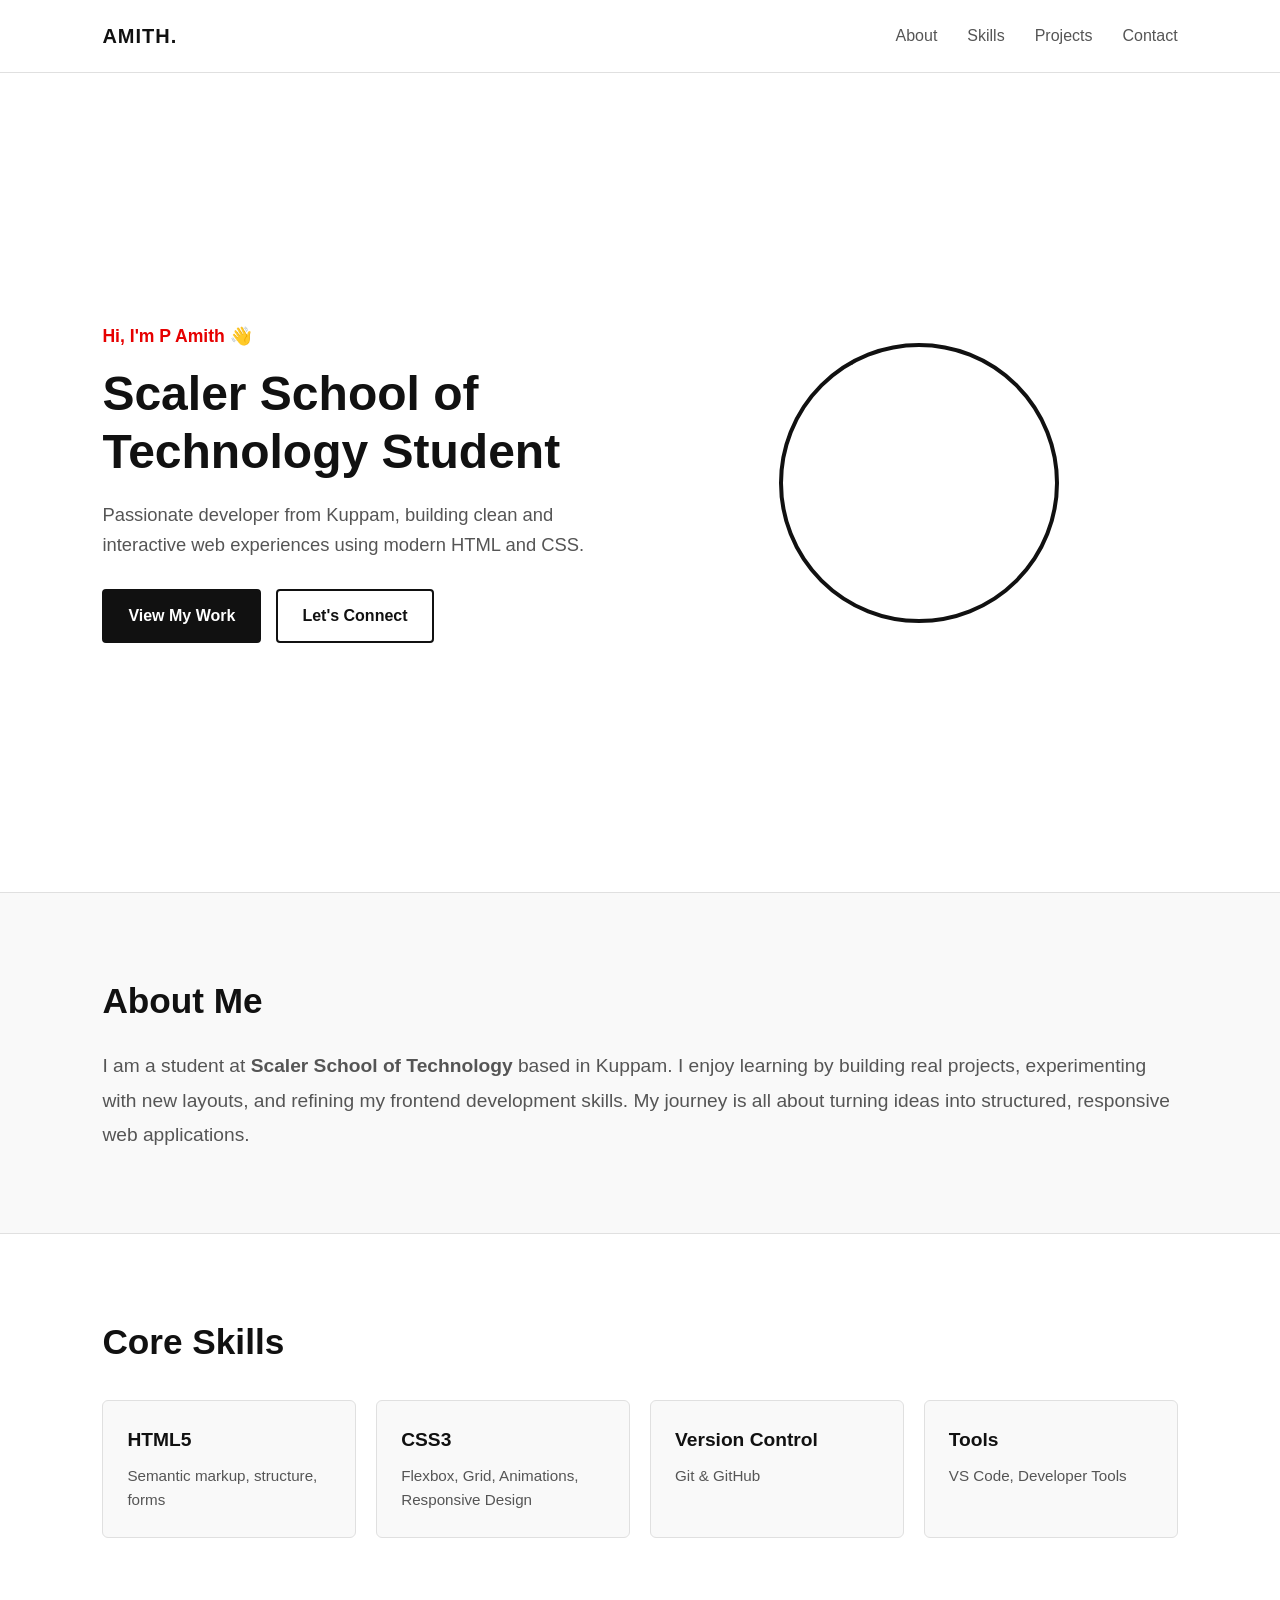
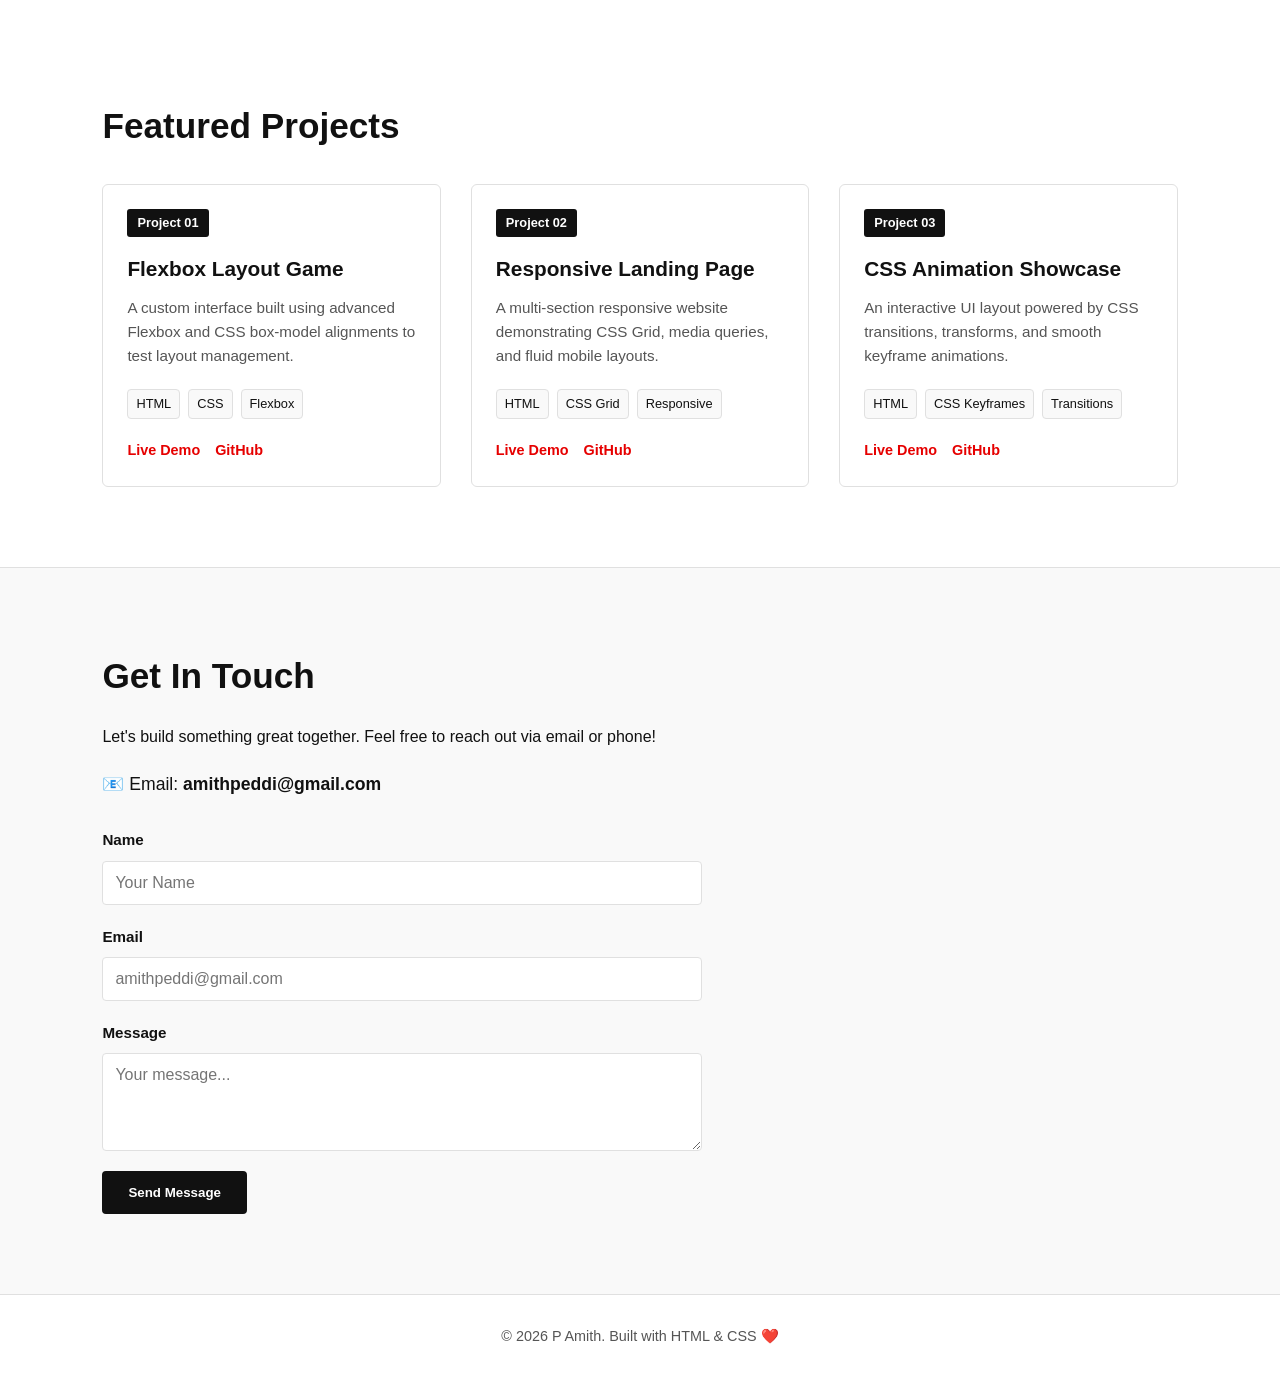
==== index.html @ d027255d "update portfolio styling and layouts" ====
<!DOCTYPE html>
<html lang="en">
<head>
    <meta charset="UTF-8">
    <meta name="viewport" content="width=device-width, initial-scale=1.0">
    <title>P Amith — Portfolio</title>
    <link rel="stylesheet" href="style.css">
    <style>/* Color Palette: White background, Black text, Red accents */
:root {
    --bg-color: #ffffff;
    --surface-color: #f9f9f9;
    --text-primary: #111111;
    --text-secondary: #555555;
    --accent-red: #e60000;
    --accent-hover: #b30000;
    --border-color: #e0e0e0;
}

* {
    margin: 0;
    padding: 0;
    box-sizing: border-box;
}

html {
    scroll-behavior: smooth;
}

body {
    font-family: -apple-system, BlinkMacSystemFont, "Segoe UI", Roboto, Helvetica, Arial, sans-serif;
    background-color: var(--bg-color);
    color: var(--text-primary);
    line-height: 1.6;
}

/* Navbar */
.navbar {
    display: flex;
    justify-content: space-between;
    align-items: center;
    padding: 20px 8%;
    border-bottom: 1px solid var(--border-color);
    position: sticky;
    top: 0;
    background-color: var(--bg-color);
    z-index: 1000;
}

.logo {
    font-weight: 800;
    font-size: 1.25rem;
    letter-spacing: 1px;
    color: var(--text-primary);
}

.nav-links {
    list-style: none;
    display: flex;
    gap: 30px;
}

.nav-links a {
    text-decoration: none;
    color: var(--text-secondary);
    font-weight: 500;
    transition: color 0.2s ease;
}

.nav-links a:hover {
    color: var(--accent-red);
}

/* Sections General */
section {
    padding: 80px 8%;
}

/* Hero Section */
.hero-section {
    display: flex;
    align-items: center;
    justify-content: space-between;
    gap: 40px;
    min-height: calc(100vh - 81px);
}

.hero-content {
    flex: 1;
}

.greeting {
    display: inline-block;
    font-weight: 600;
    color: var(--accent-red);
    margin-bottom: 15px;
    font-size: 1.1rem;
}

.hero-content h1 {
    font-size: 3rem;
    font-weight: 800;
    line-height: 1.2;
    margin-bottom: 20px;
}

.hero-content p {
    font-size: 1.15rem;
    color: var(--text-secondary);
    margin-bottom: 30px;
}

.hero-buttons {
    display: flex;
    gap: 15px;
}

.hero-image-container {
    flex: 1;
    display: flex;
    justify-content: center;
}

.profile-img {
    width: 280px;
    height: 280px;
    object-fit: cover;
    border-radius: 50%;
    border: 4px solid var(--text-primary);
}

/* Buttons */
.btn {
    display: inline-block;
    padding: 12px 24px;
    border-radius: 4px;
    font-weight: 600;
    text-decoration: none;
    transition: all 0.2s ease;
    cursor: pointer;
    border: 2px solid var(--text-primary);
}

.btn-primary {
    background-color: var(--text-primary);
    color: var(--bg-color);
}

.btn-primary:hover {
    background-color: var(--accent-red);
    border-color: var(--accent-red);
}

.btn-outline {
    background-color: transparent;
    color: var(--text-primary);
}

.btn-outline:hover {
    border-color: var(--accent-red);
    color: var(--accent-red);
}

/* About Section */
.about-section {
    background-color: var(--surface-color);
    border-top: 1px solid var(--border-color);
    border-bottom: 1px solid var(--border-color);
}

.about-section h2, .skills-section h2, .projects-section h2, .contact-section h2 {
    font-size: 2.2rem;
    font-weight: 800;
    margin-bottom: 20px;
}

.about-text {
    font-size: 1.2rem;
    color: var(--text-secondary);
    max-br: 800px;
    line-height: 1.8;
}

/* Skills Section */
.skills-grid {
    display: grid;
    grid-template-columns: repeat(auto-fit, minmax(220px, 1fr));
    gap: 20px;
    margin-top: 30px;
}

.skill-card {
    background-color: var(--surface-color);
    border: 1px solid var(--border-color);
    padding: 24px;
    border-radius: 6px;
    transition: transform 0.3s ease, border-color 0.3s ease;
}

.skill-card:hover {
    transform: translateY(-5px);
    border-color: var(--accent-red);
}

.skill-card h3 {
    font-size: 1.2rem;
    margin-bottom: 8px;
}

.skill-card p {
    color: var(--text-secondary);
    font-size: 0.95rem;
}

/* Projects Section */
.projects-grid {
    display: grid;
    grid-template-columns: repeat(auto-fit, minmax(280px, 1fr));
    gap: 30px;
    margin-top: 30px;
}

.project-card {
    border: 1px solid var(--border-color);
    border-radius: 6px;
    padding: 24px;
    background-color: var(--bg-color);
    display: flex;
    flex-direction: column;
    justify-content: space-between;
    transition: transform 0.3s ease, box-shadow 0.3s ease;
}

.project-card:hover {
    transform: translateY(-6px);
    box-shadow: 0 10px 25px rgba(230, 0, 0, 0.1);
}

.project-banner {
    background-color: var(--text-primary);
    color: var(--bg-color);
    display: inline-block;
    padding: 4px 10px;
    font-size: 0.8rem;
    font-weight: 700;
    border-radius: 3px;
    margin-bottom: 15px;
    width: fit-content;
}

.project-card h3 {
    font-size: 1.3rem;
    margin-bottom: 10px;
}

.project-card p {
    color: var(--text-secondary);
    font-size: 0.95rem;
    margin-bottom: 20px;
}

.project-tags {
    display: flex;
    gap: 8px;
    margin-bottom: 20px;
    flex-wrap: wrap;
}

.project-tags span {
    font-size: 0.8rem;
    background-color: var(--surface-color);
    padding: 4px 8px;
    border-radius: 4px;
    border: 1px solid var(--border-color);
    font-weight: 500;
}

.project-links {
    display: flex;
    gap: 15px;
}

.project-links a {
    text-decoration: none;
    font-size: 0.9rem;
    font-weight: 600;
    color: var(--accent-red);
}

.project-links a:hover {
    text-decoration: underline;
}

/* Contact Section */
.contact-section {
    background-color: var(--surface-color);
    border-top: 1px solid var(--border-color);
}

.contact-info {
    margin: 20px 0 30px 0;
    font-size: 1.1rem;
}

.contact-info a {
    color: var(--text-primary);
    text-decoration: none;
    font-weight: 600;
}

.contact-info a:hover {
    color: var(--accent-red);
}

.contact-form {
    max-width: 600px;
}

.form-group {
    margin-bottom: 20px;
    display: flex;
    flex-direction: column;
}

.form-group label {
    font-weight: 600;
    margin-bottom: 8px;
    font-size: 0.95rem;
}

.form-group input, .form-group textarea {
    padding: 12px;
    border: 1px solid var(--border-color);
    border-radius: 4px;
    font-family: inherit;
    font-size: 1rem;
    background-color: var(--bg-color);
}

.form-group input:focus, .form-group textarea:focus {
    outline: none;
    border-color: var(--accent-red);
}

/* Footer */
footer {
    text-align: center;
    padding: 30px 8%;
    border-top: 1px solid var(--border-color);
    font-size: 0.9rem;
    color: var(--text-secondary);
}

/* Responsive Design (Media Query) */
@media (max-width: 768px) {
    .hero-section {
        flex-direction: column-reverse;
        text-align: center;
        padding-top: 40px;
    }

    .hero-buttons {
        justify-content: center;
    }

    .nav-links {
        display: none; /* Can be expanded if hamburger menu is added later */
    }

    .hero-content h1 {
        font-size: 2.2rem;
    }
}</style>
</head>
<body>

    <!-- Navigation Bar -->
    <header>
        <nav class="navbar">
            <div class="logo">AMITH.</div>
            <ul class="nav-links">
                <li><a href="#about">About</a></li>
                <li><a href="#skills">Skills</a></li>
                <li><a href="#projects">Projects</a></li>
                <li><a href="#contact">Contact</a></li>
            </ul>
        </nav>
    </header>

    <main>
        <!-- Hero Section -->
        <section id="hero" class="hero-section">
            <div class="hero-content">
                <span class="greeting">Hi, I'm P Amith 👋</span>
                <h1>Scaler School of Technology Student</h1>
                <p>Passionate developer from Kuppam, building clean and interactive web experiences using modern HTML and CSS.</p>
                <div class="hero-buttons">
                    <a href="#projects" class="btn btn-primary">View My Work</a>
                    <a href="#contact" class="btn btn-outline">Let's Connect</a>
                </div>
            </div>
            <div class="hero-image-container">
                <!-- Replace images/profile.jpg with your photo -->
                <img src="WhatsApp Image 2026-10-12 at 09.48.16.jpeg" alt="P Amith" class="profile-img">
            </div>
        </section>

        <!-- About Section -->
        <section id="about" class="about-section">
            <h2>About Me</h2>
            <p class="about-text">
                I am a student at <strong>Scaler School of Technology</strong> based in Kuppam. I enjoy learning by building real projects, experimenting with new layouts, and refining my frontend development skills. My journey is all about turning ideas into structured, responsive web applications.
            </p>
        </section>

        <!-- Skills Section -->
        <section id="skills" class="skills-section">
            <h2>Core Skills</h2>
            <div class="skills-grid">
                <div class="skill-card">
                    <h3>HTML5</h3>
                    <p>Semantic markup, structure, forms</p>
                </div>
                <div class="skill-card">
                    <h3>CSS3</h3>
                    <p>Flexbox, Grid, Animations, Responsive Design</p>
                </div>
                <div class="skill-card">
                    <h3>Version Control</h3>
                    <p>Git & GitHub</p>
                </div>
                <div class="skill-card">
                    <h3>Tools</h3>
                    <p>VS Code, Developer Tools</p>
                </div>
            </div>
        </section>

        <!-- Projects Section -->
        <section id="projects" class="projects-section">
            <h2>Featured Projects</h2>
            <div class="projects-grid">
                
                <!-- Project 1 -->
                <div class="project-card">
                    <div class="project-banner">Project 01</div>
                    <h3>Flexbox Layout Game</h3>
                    <p>A custom interface built using advanced Flexbox and CSS box-model alignments to test layout management.</p>
                    <div class="project-tags">
                        <span>HTML</span><span>CSS</span><span>Flexbox</span>
                    </div>
                    <div class="project-links">
                        <a href="#" target="_blank">Live Demo</a>
                        <a href="#" target="_blank">GitHub</a>
                    </div>
                </div>

                <!-- Project 2 -->
                <div class="project-card">
                    <div class="project-banner">Project 02</div>
                    <h3>Responsive Landing Page</h3>
                    <p>A multi-section responsive website demonstrating CSS Grid, media queries, and fluid mobile layouts.</p>
                    <div class="project-tags">
                        <span>HTML</span><span>CSS Grid</span><span>Responsive</span>
                    </div>
                    <div class="project-links">
                        <a href="#" target="_blank">Live Demo</a>
                        <a href="#" target="_blank">GitHub</a>
                    </div>
                </div>

                <!-- Project 3 -->
                <div class="project-card">
                    <div class="project-banner">Project 03</div>
                    <h3>CSS Animation Showcase</h3>
                    <p>An interactive UI layout powered by CSS transitions, transforms, and smooth keyframe animations.</p>
                    <div class="project-tags">
                        <span>HTML</span><span>CSS Keyframes</span><span>Transitions</span>
                    </div>
                    <div class="project-links">
                        <a href="#" target="_blank">Live Demo</a>
                        <a href="#" target="_blank">GitHub</a>
                    </div>
                </div>

            </div>
        </section>

        <!-- Contact Section -->
        <section id="contact" class="contact-section">
            <h2>Get In Touch</h2>
            <p>Let's build something great together. Feel free to reach out via email or phone!</p>
            
            <div class="contact-info">
                <p>📧 Email: <a href="mailto:amithpeddi@gmail.com">amithpeddi@gmail.com</a></p>
                
            </div>

            <form class="contact-form">
                <div class="form-group">
                    <label for="name">Name</label>
                    <input type="text" id="name" placeholder="Your Name" required>
                </div>
                <div class="form-group">
                    <label for="email">Email</label>
                    <input type="email" id="email" placeholder="amithpeddi@gmail.com" required>
                </div>
                <div class="form-group">
                    <label for="message">Message</label>
                    <textarea id="message" rows="4" placeholder="Your message..." required></textarea>
                </div>
                <button type="submit" class="btn btn-primary">Send Message</button>
            </form>
        </section>
    </main>

    <!-- Footer -->
    <footer>
        <p>© 2026 P Amith. Built with HTML & CSS ❤️</p>
    </footer>

</body>
</html>
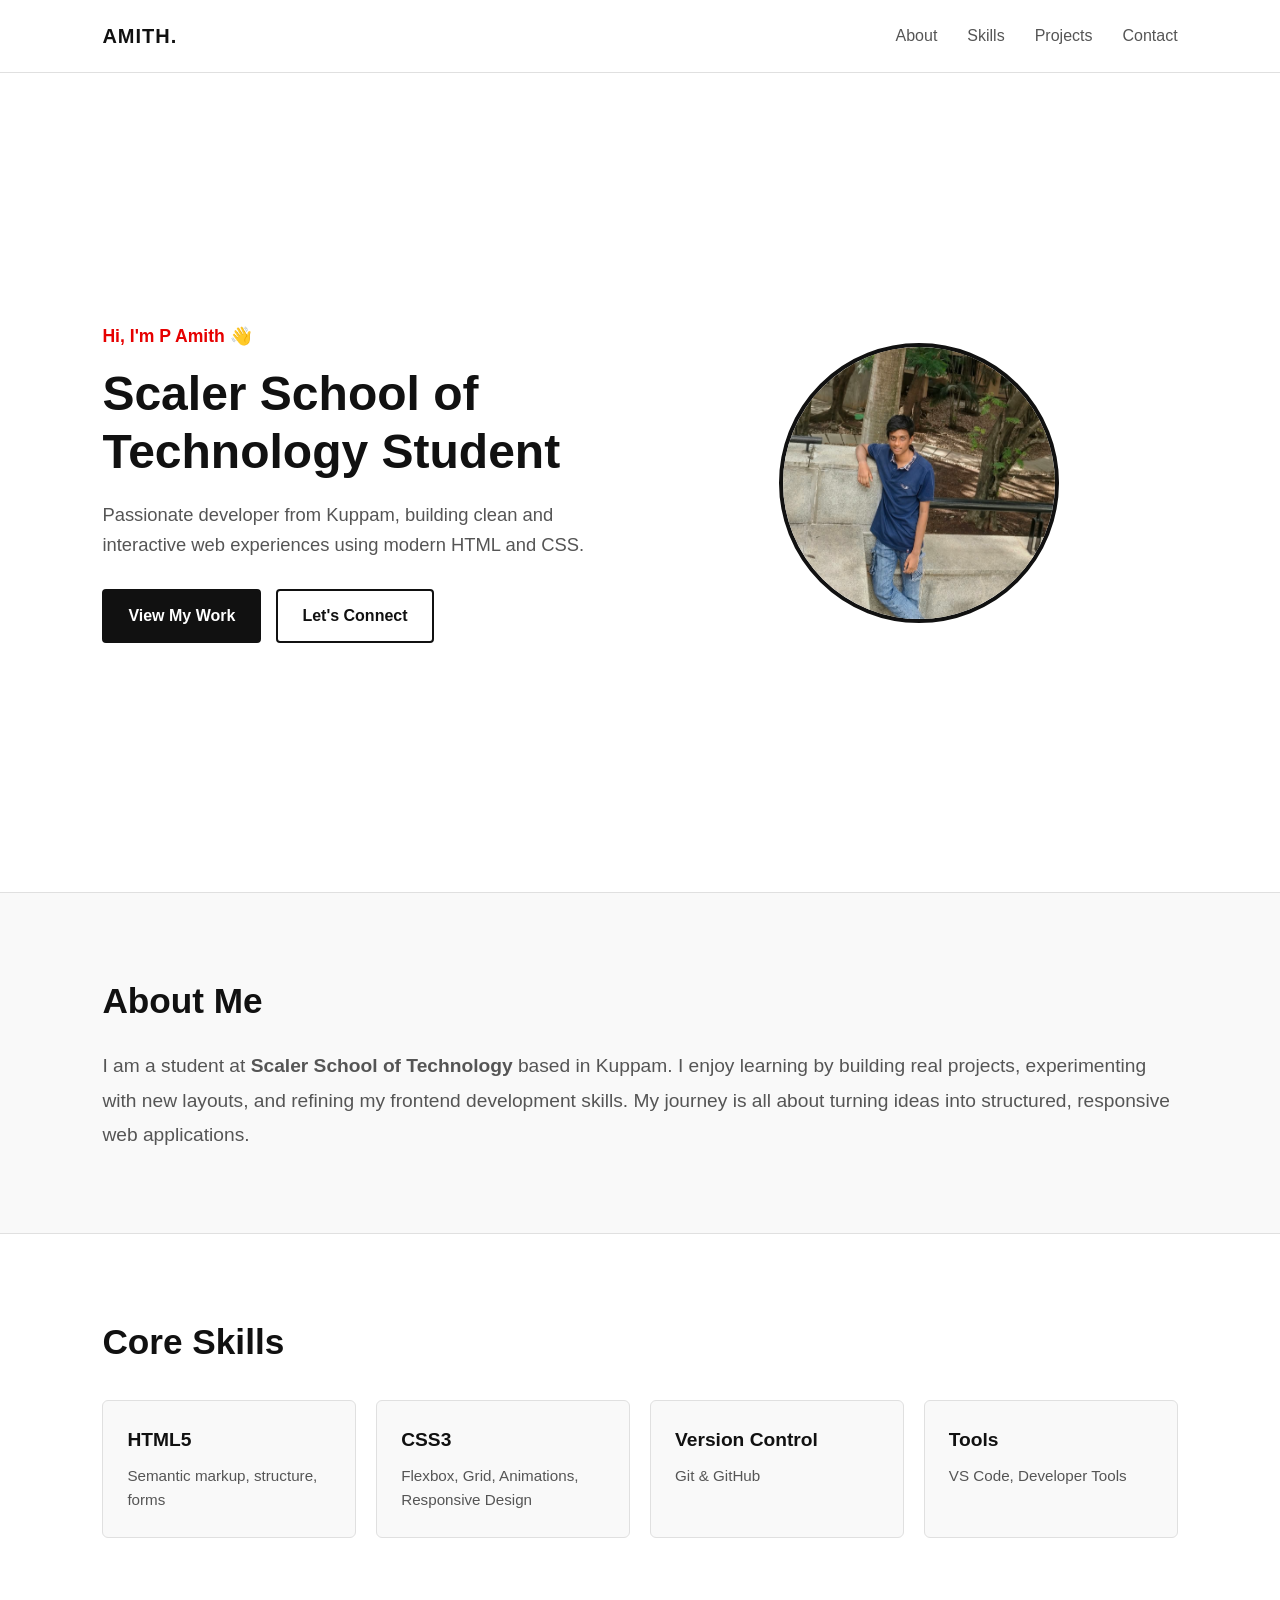
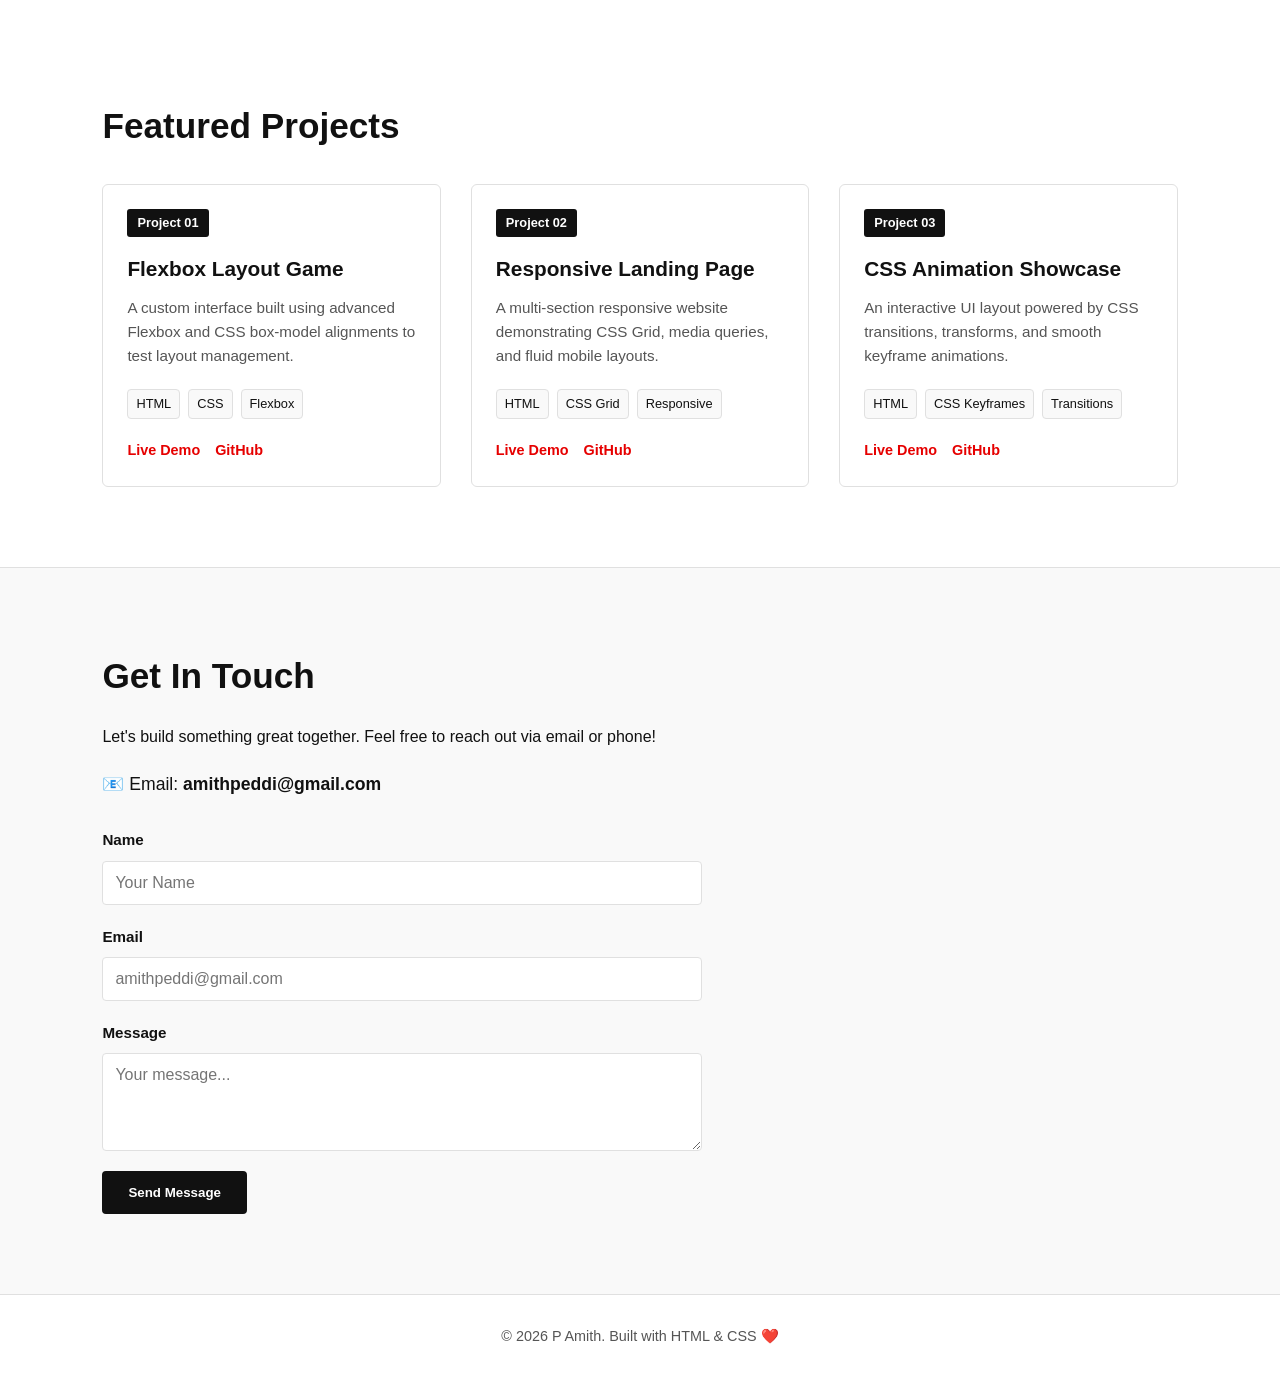
==== commit 66eb5712: "initial commit" ====
--- a/index.html
+++ b/index.html
@@ -400,7 +400,7 @@
             </div>
             <div class="hero-image-container">
                 <!-- Replace images/profile.jpg with your photo -->
-                <img src="WhatsApp Image 2026-10-12 at 09.48.16.jpeg" alt="P Amith" class="profile-img">
+                <img src="WhatsApp Image 2026-10-12 at 09.48.16.jpeg" class="profile-img">
             </div>
         </section>
 
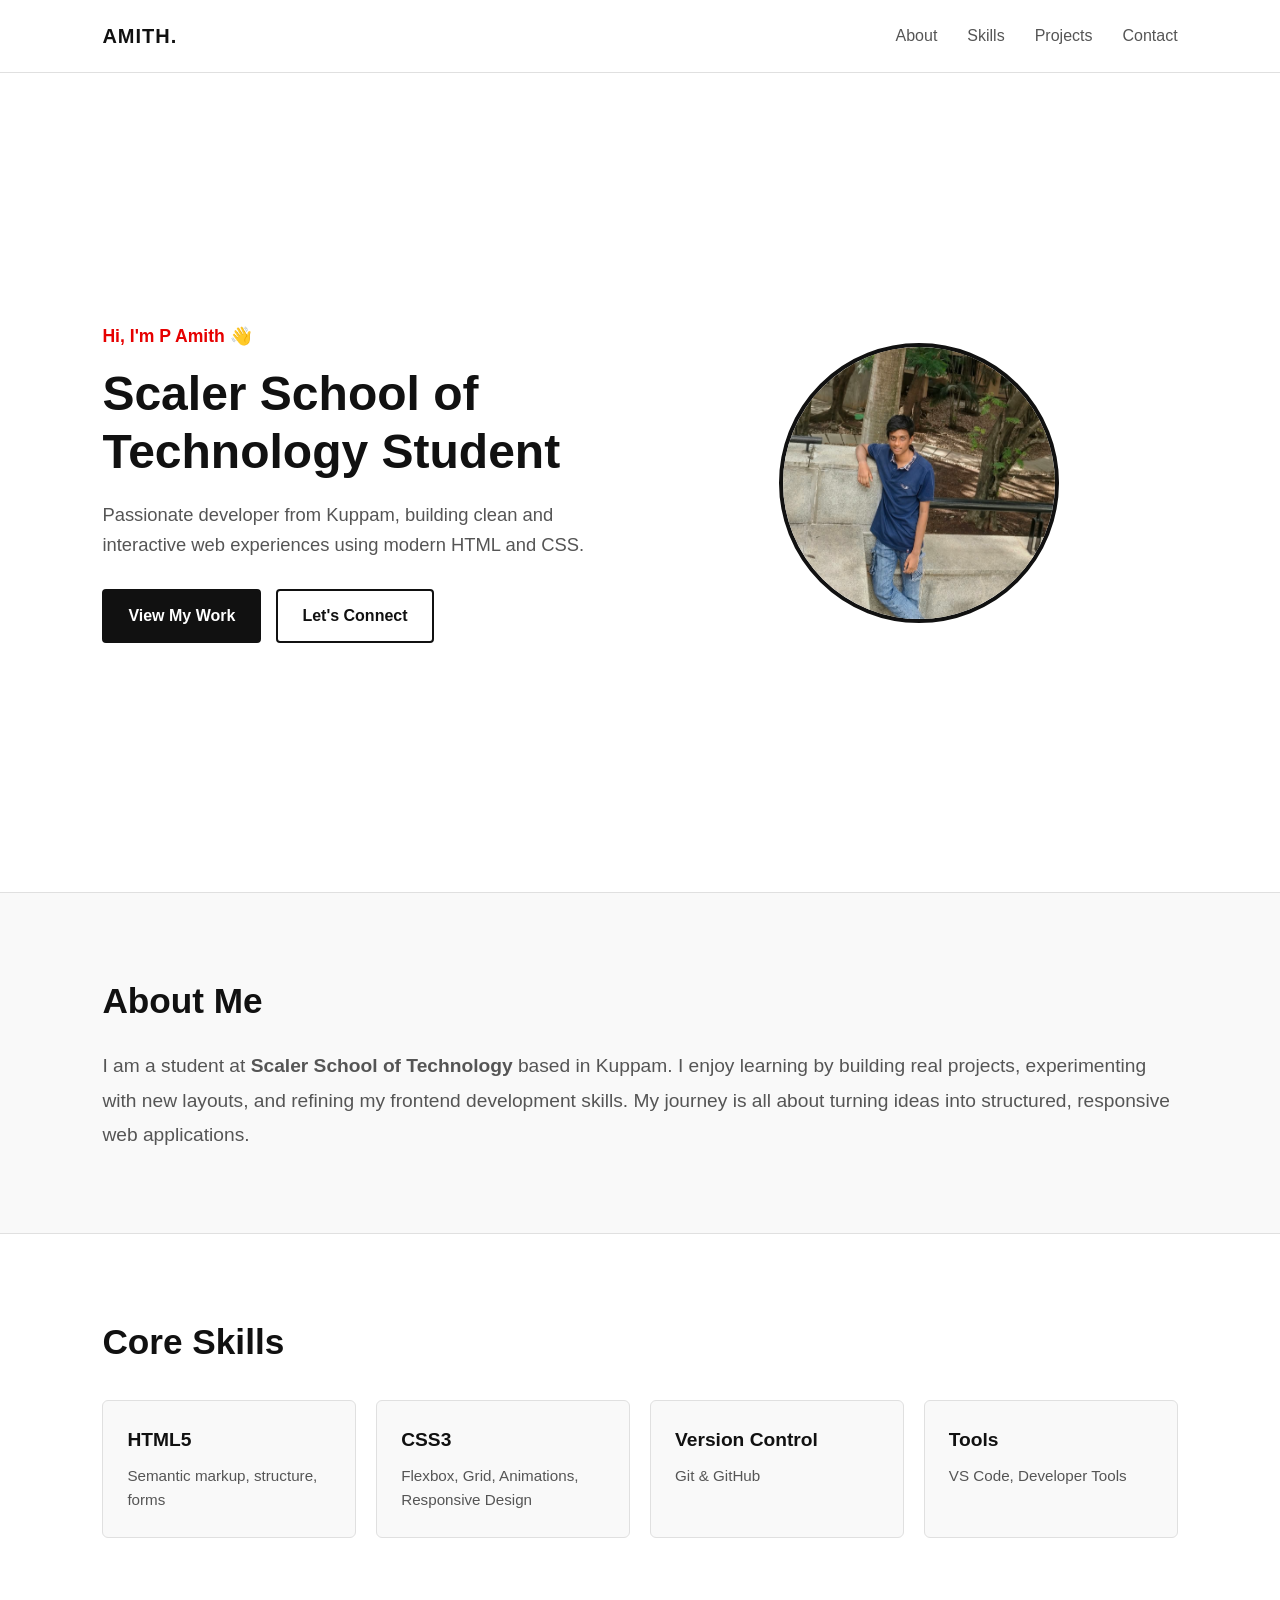
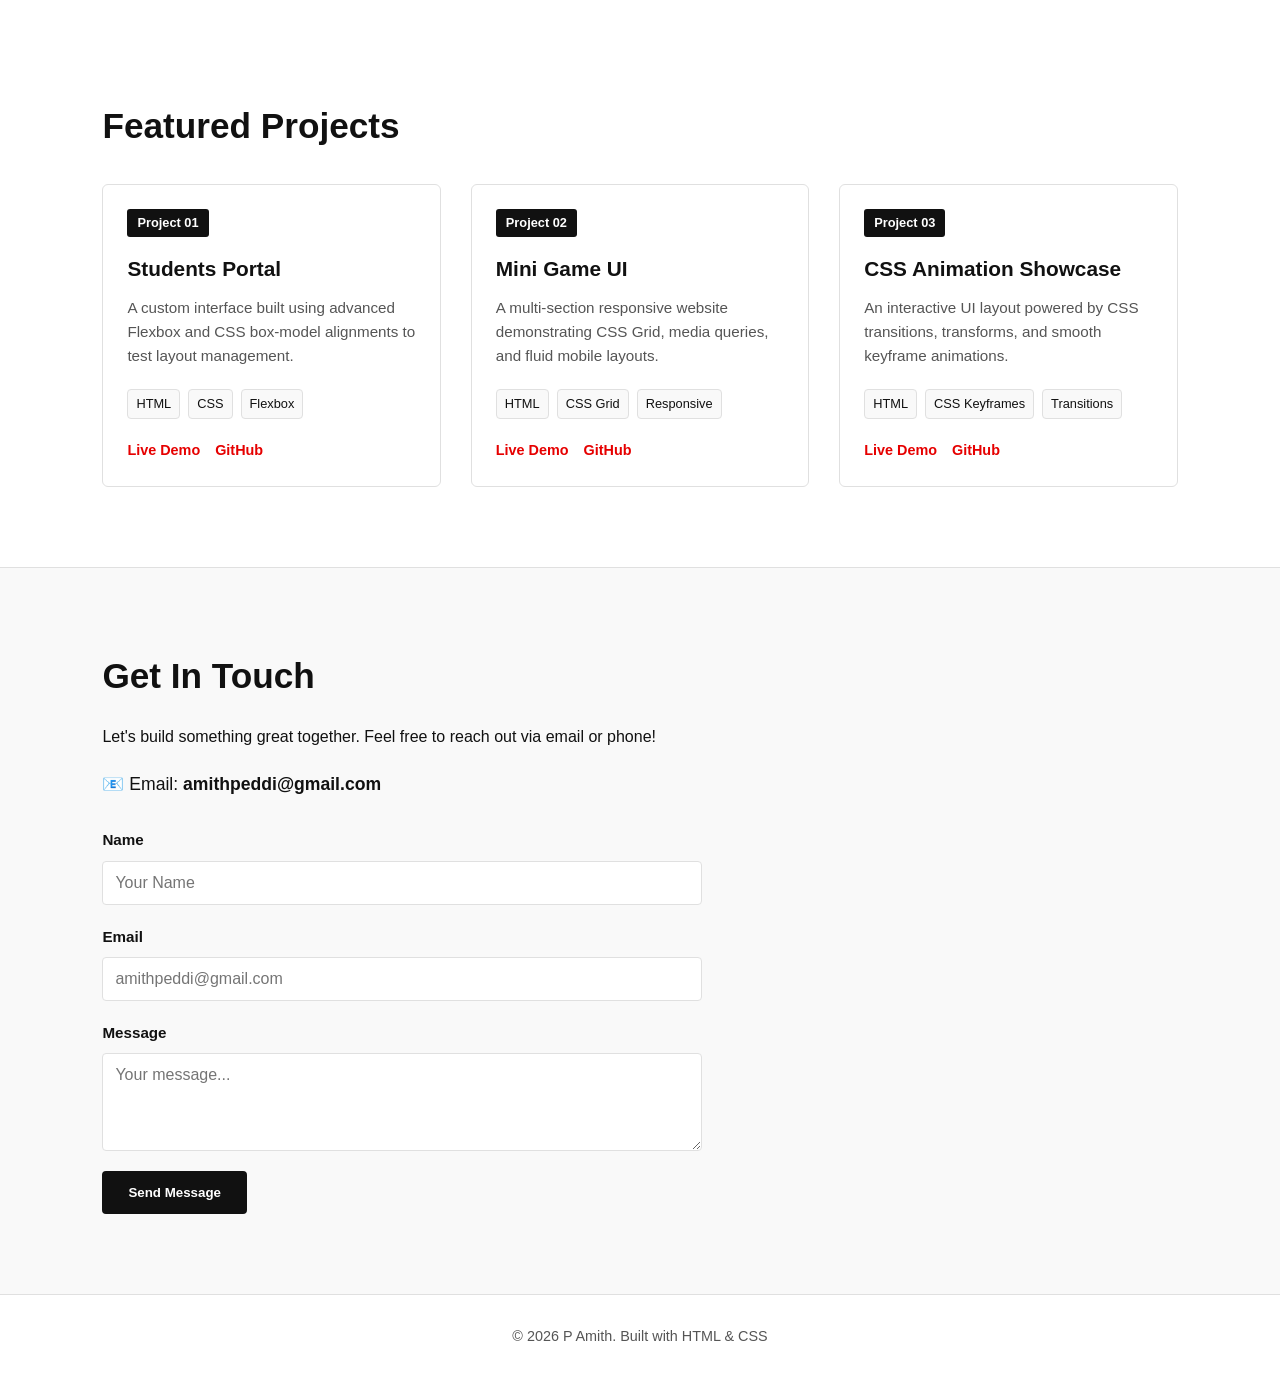
==== commit b40320de: "updated code" ====
--- a/index.html
+++ b/index.html
@@ -443,28 +443,28 @@
                 <!-- Project 1 -->
                 <div class="project-card">
                     <div class="project-banner">Project 01</div>
-                    <h3>Flexbox Layout Game</h3>
+                    <h3>Students Portal</h3>
                     <p>A custom interface built using advanced Flexbox and CSS box-model alignments to test layout management.</p>
                     <div class="project-tags">
                         <span>HTML</span><span>CSS</span><span>Flexbox</span>
                     </div>
                     <div class="project-links">
-                        <a href="#" target="_blank">Live Demo</a>
-                        <a href="#" target="_blank">GitHub</a>
+                        <a href="https://peddiamith.github.io/Assignment-1/" target="_blank">Live Demo</a>
+                        <a href="https://github.com/PEDDIAMITH/Assignment-1.git" target="_blank">GitHub</a>
                     </div>
                 </div>
 
                 <!-- Project 2 -->
                 <div class="project-card">
                     <div class="project-banner">Project 02</div>
-                    <h3>Responsive Landing Page</h3>
+                    <h3>Mini Game UI</h3>
                     <p>A multi-section responsive website demonstrating CSS Grid, media queries, and fluid mobile layouts.</p>
                     <div class="project-tags">
                         <span>HTML</span><span>CSS Grid</span><span>Responsive</span>
                     </div>
                     <div class="project-links">
-                        <a href="#" target="_blank">Live Demo</a>
-                        <a href="#" target="_blank">GitHub</a>
+                        <a href="https://peddiamith.github.io/Assignment-2/" target="_blank">Live Demo</a>
+                        <a href="https://github.com/PEDDIAMITH/Assignment-2.git" target="_blank">GitHub</a>
                     </div>
                 </div>
 
@@ -515,7 +515,7 @@
 
     <!-- Footer -->
     <footer>
-        <p>© 2026 P Amith. Built with HTML & CSS ❤️</p>
+        <p>© 2026 P Amith. Built with HTML & CSS </p>
     </footer>
 
 </body>
